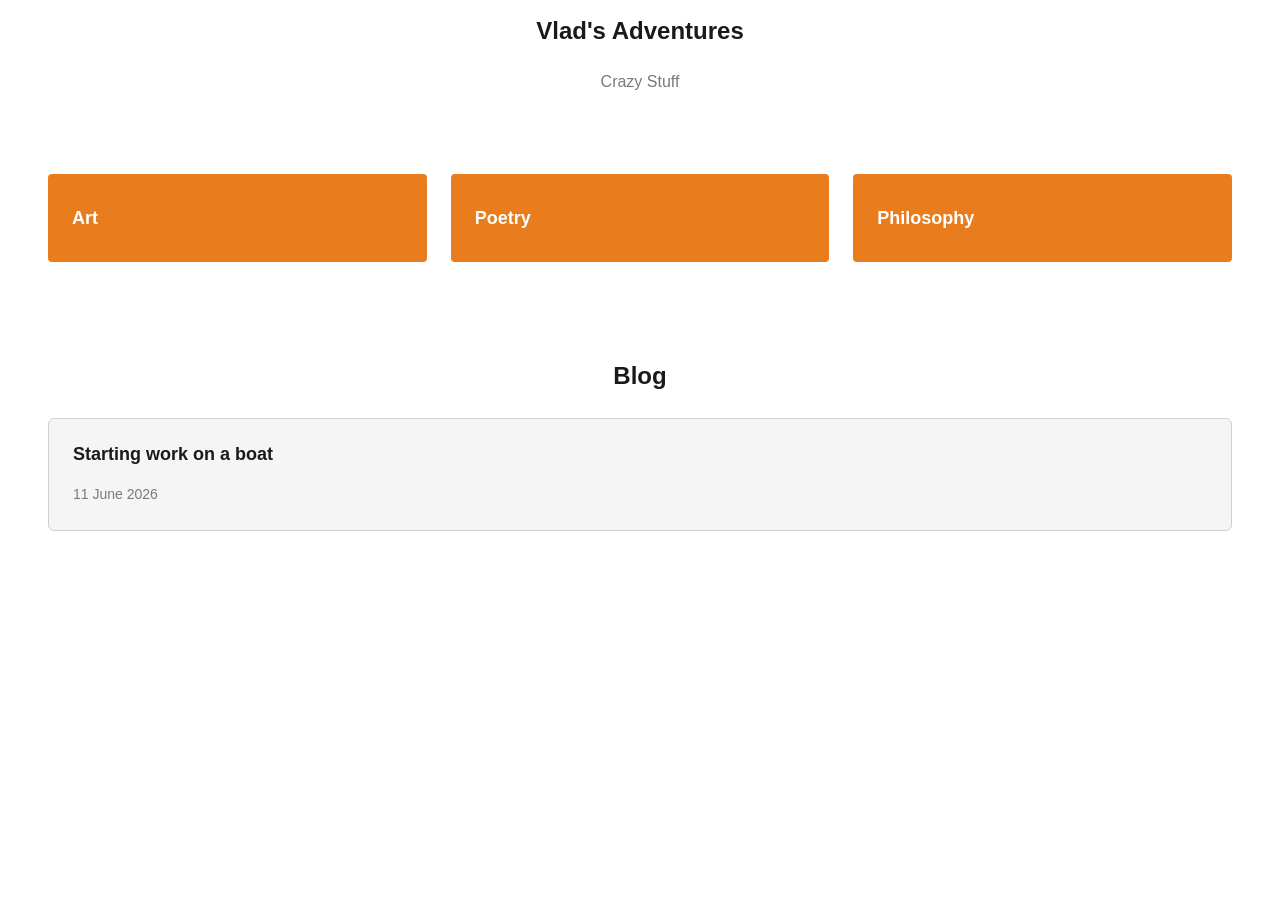
==== index.html @ cd526df0 "Add framework for website" ====
<!DOCTYPE html>
<html lang="en">
<head>
    <meta charset="UTF-8">
    <meta name="viewport" content="width=device-width, initial-scale=1.0">
    <meta name="description" content="Welcome to Vlad's Adventures">
    <meta name="author" content="Vlad">
    <title>Vlad's Adventures</title>
    <link rel="stylesheet" href="styles.css">
</head>
<body>
    <!-- Header Section -->
    <section class="py-md">
        <div class="container">
            <h1 class="text-center mb-lg">Vlad's Adventures</h1>
            <p class="text-center text-muted">Crazy Stuff</p>
        </div>
    </section>

    <!-- Topic Buttons -->
    <section>
        <div class="container">
            <div class="grid grid-cols-1 grid-cols-3 gap-lg">
                <button class="btn btn-primary btn-lg btn-hero w-full">Art</button>
                <button class="btn btn-primary btn-lg btn-hero w-full">Poetry</button>
                <button class="btn btn-primary btn-lg btn-hero w-full">Philosophy</button>
            </div>
        </div>
    </section>

    <!-- Blog Section -->
    <section>
        <div class="container">
            <div class="section-title">Blog</div>
            <div class="grid grid-cols-1 gap-lg">
                <article class="card">
                    <h2 class="card-title">Starting work on a boat</h2>
                    <span class="text-sm text-muted">11 June 2026</span>
                    <!-- Post content goes here -->
                </article>
            </div>
        </div>
    </section>

</body>
</html>
---- styles.css ----
/* ============================================
   MINIMALIST DARK MODE - MOBILE FIRST
   ============================================ */

:root {
  /* Color Palette */
  --bg-primary: #0a0a0a;
  --bg-secondary: #1a1a1a;
  --bg-tertiary: #2a2a2a;
  
  --text-primary: #e4e4e4;
  --text-secondary: #b0b0b0;
  --text-tertiary: #969696;
  
  --accent: #e97d1e;
  --accent-hover: #818cf8;
  
  --border: #333333;
  --success: #10b981;
  --warning: #f59e0b;
  --error: #ef4444;
  
  /* Spacing (mobile-first) */
  --spacing-xs: 0.25rem;
  --spacing-sm: 0.5rem;
  --spacing-md: 1rem;
  --spacing-lg: 1.5rem;
  --spacing-xl: 2rem;
  --spacing-2xl: 3rem;
  
  /* Typography (mobile-first) */
  --font-family: -apple-system, BlinkMacSystemFont, 'Segoe UI', Roboto, 'Helvetica Neue', Arial, sans-serif;
  --font-size-sm: 0.875rem;
  --font-size-base: 1rem;
  --font-size-lg: 1.125rem;
  --font-size-xl: 1.25rem;
  --font-size-2xl: 1.5rem;
  --font-size-3xl: 1.875rem;
  --font-size-4xl: 2.25rem;
  
  --line-height-tight: 1.25;
  --line-height-normal: 1.5;
  --line-height-relaxed: 1.75;
  
  /* Transitions */
  --transition-fast: 150ms ease-in-out;
  --transition-base: 250ms ease-in-out;
  --transition-slow: 350ms ease-in-out;
  
  /* Shadows */
  --shadow-sm: 0 1px 2px rgba(0, 0, 0, 0.3);
  --shadow-md: 0 4px 6px rgba(0, 0, 0, 0.4);
  --shadow-lg: 0 10px 15px rgba(0, 0, 0, 0.5);
}

/* ============================================
   RESET & BASE STYLES
   ============================================ */

*,
*::before,
*::after {
  margin: 0;
  padding: 0;
  box-sizing: border-box;
}

html {
  scroll-behavior: smooth;
  -webkit-font-smoothing: antialiased;
  -moz-osx-font-smoothing: grayscale;
}

body {
  background-color: var(--bg-primary);
  color: var(--text-primary);
  font-family: var(--font-family);
  font-size: var(--font-size-base);
  line-height: var(--line-height-normal);
  overflow-x: hidden;
}

/* ============================================
   TYPOGRAPHY
   ============================================ */

h1, h2, h3, h4, h5, h6 {
  line-height: var(--line-height-tight);
  font-weight: 700;
  margin-bottom: var(--spacing-md);
}

h1 {
  font-size: var(--font-size-2xl);
}

h2 {
  font-size: var(--font-size-xl);
}

h3 {
  font-size: var(--font-size-lg);
}

h4, h5, h6 {
  font-size: var(--font-size-base);
}

p {
  margin-bottom: var(--spacing-md);
  color: var(--text-secondary);
}

a {
  color: var(--accent);
  text-decoration: none;
  transition: color var(--transition-fast);
}

a:hover,
a:focus {
  color: var(--accent-hover);
}

small {
  font-size: var(--font-size-sm);
  color: var(--text-tertiary);
}

code {
  background-color: var(--bg-secondary);
  padding: var(--spacing-xs) var(--spacing-sm);
  border-radius: 4px;
  font-family: 'Monaco', 'Courier New', monospace;
  font-size: 0.9em;
  color: var(--accent);
}

/* ============================================
   CONTAINER & LAYOUT
   ============================================ */

.container {
  width: 100%;
  padding-left: var(--spacing-md);
  padding-right: var(--spacing-md);
  margin-left: auto;
  margin-right: auto;
}

@media (min-width: 640px) {
  .container {
    max-width: 640px;
  }
}

@media (min-width: 768px) {
  .container {
    max-width: 768px;
    padding-left: var(--spacing-lg);
    padding-right: var(--spacing-lg);
  }
}

@media (min-width: 1024px) {
  .container {
    max-width: 1024px;
  }
}

@media (min-width: 1280px) {
  .container {
    max-width: 1280px;
  }
}

/* Grid */
.grid {
  display: grid;
  gap: var(--spacing-md);
}

.grid-cols-1 {
  grid-template-columns: 1fr;
}

@media (min-width: 768px) {
  .grid-cols-2 {
    grid-template-columns: repeat(2, 1fr);
  }
  
  .grid-cols-3 {
    grid-template-columns: repeat(3, 1fr);
  }
}

/* Flexbox */
.flex {
  display: flex;
}

.flex-col {
  flex-direction: column;
}

.flex-wrap {
  flex-wrap: wrap;
}

.justify-between {
  justify-content: space-between;
}

.justify-center {
  justify-content: center;
}

.items-center {
  align-items: center;
}

.gap-sm {
  gap: var(--spacing-sm);
}

.gap-md {
  gap: var(--spacing-md);
}

.gap-lg {
  gap: var(--spacing-lg);
}

/* ============================================
   SPACING UTILITIES
   ============================================ */

.p-sm { padding: var(--spacing-sm); }
.p-md { padding: var(--spacing-md); }
.p-lg { padding: var(--spacing-lg); }
.p-xl { padding: var(--spacing-xl); }

.px-md { padding-left: var(--spacing-md); padding-right: var(--spacing-md); }
.py-md { padding-top: var(--spacing-md); padding-bottom: var(--spacing-md); }

.m-sm { margin: var(--spacing-sm); }
.m-md { margin: var(--spacing-md); }
.m-lg { margin: var(--spacing-lg); }

.mb-sm { margin-bottom: var(--spacing-sm); }
.mb-md { margin-bottom: var(--spacing-md); }
.mb-lg { margin-bottom: var(--spacing-lg); }

.mt-sm { margin-top: var(--spacing-sm); }
.mt-md { margin-top: var(--spacing-md); }
.mt-lg { margin-top: var(--spacing-lg); }

/* ============================================
   BUTTONS
   ============================================ */

button,
.btn {
  display: inline-flex;
  align-items: center;
  justify-content: center;
  padding: var(--spacing-sm) var(--spacing-lg);
  font-size: var(--font-size-base);
  font-weight: 600;
  border: none;
  border-radius: 4px;
  cursor: pointer;
  transition: all var(--transition-fast);
  text-decoration: none;
  user-select: none;
}

.btn-primary {
  background-color: var(--accent);
  color: var(--bg-primary);
}

.btn-primary:hover,
.btn-primary:focus {
  background-color: var(--accent-hover);
  box-shadow: 0 0 20px rgba(99, 102, 241, 0.3);
}

.btn-secondary {
  background-color: var(--bg-secondary);
  color: var(--text-primary);
  border: 1px solid var(--border);
}

.btn-secondary:hover,
.btn-secondary:focus {
  background-color: var(--bg-tertiary);
  border-color: var(--accent);
}

.btn-ghost {
  background-color: transparent;
  color: var(--accent);
  border: 1px solid var(--accent);
}

.btn-ghost:hover,
.btn-ghost:focus {
  background-color: rgba(99, 102, 241, 0.1);
}

.btn-sm {
  padding: var(--spacing-xs) var(--spacing-md);
  font-size: var(--font-size-sm);
}

.btn-lg {
  padding: var(--spacing-md) var(--spacing-xl);
  font-size: var(--font-size-lg);
}

.btn-hero {
  justify-content: flex-start;
  padding: var(--spacing-xl) var(--spacing-lg);
  text-align: left;
  min-height: 5.5rem;
}

.btn:disabled {
  opacity: 0.5;
  cursor: not-allowed;
}

/* ============================================
   CARDS
   ============================================ */

.card {
  background-color: var(--bg-secondary);
  border: 1px solid var(--border);
  border-radius: 6px;
  padding: var(--spacing-lg);
  transition: all var(--transition-base);
}

/* .card:hover {
  border-color: var(--accent);
  box-shadow: var(--shadow-md);
} */

.card-title {
  font-size: var(--font-size-lg);
  font-weight: 700;
  margin-bottom: var(--spacing-md);
}

.card-text {
  color: var(--text-secondary);
  margin-bottom: var(--spacing-md);
}

.card-footer {
  margin-top: var(--spacing-lg);
  padding-top: var(--spacing-lg);
  border-top: 1px solid var(--border);
}

/* ============================================
   FORMS
   ============================================ */

input,
textarea,
select {
  width: 100%;
  padding: var(--spacing-sm) var(--spacing-md);
  margin-bottom: var(--spacing-md);
  background-color: var(--bg-secondary);
  color: var(--text-primary);
  border: 1px solid var(--border);
  border-radius: 4px;
  font-family: var(--font-family);
  font-size: var(--font-size-base);
  transition: all var(--transition-fast);
}

input:focus,
textarea:focus,
select:focus {
  outline: none;
  border-color: var(--accent);
  box-shadow: 0 0 0 3px rgba(99, 102, 241, 0.1);
}

textarea {
  resize: vertical;
  min-height: 120px;
}

label {
  display: block;
  margin-bottom: var(--spacing-sm);
  font-weight: 600;
  font-size: var(--font-size-sm);
}

.form-group {
  margin-bottom: var(--spacing-lg);
}

/* ============================================
   NAVIGATION
   ============================================ */

nav {
  background-color: var(--bg-secondary);
  border-bottom: 1px solid var(--border);
  position: sticky;
  top: 0;
  z-index: 100;
}

.nav-container {
  display: flex;
  align-items: center;
  justify-content: space-between;
  padding: var(--spacing-md);
  width: 100%;
  max-width: 100%;
}

.nav-brand {
  font-size: var(--font-size-lg);
  font-weight: 700;
  color: var(--text-primary);
  text-decoration: none;
}

.nav-menu {
  display: flex;
  list-style: none;
  gap: var(--spacing-md);
  align-items: center;
}

.nav-link {
  color: var(--text-secondary);
  transition: color var(--transition-fast);
  font-size: var(--font-size-sm);
}

.nav-link:hover {
  color: var(--accent);
}

/* ============================================
   SECTIONS & BLOCKS
   ============================================ */

section {
  padding: var(--spacing-xl) var(--spacing-md);
}

@media (min-width: 768px) {
  section {
    padding: var(--spacing-2xl) var(--spacing-lg);
  }
}

.section-title {
  font-size: var(--font-size-2xl);
  font-weight: 700;
  margin-bottom: var(--spacing-lg);
  text-align: center;
}

.section-subtitle {
  font-size: var(--font-size-lg);
  color: var(--text-secondary);
  text-align: center;
  margin-bottom: var(--spacing-xl);
}

/* ============================================
   UTILITIES
   ============================================ */

.text-center {
  text-align: center;
}

.text-sm {
  font-size: var(--font-size-sm);
}

.text-lg {
  font-size: var(--font-size-lg);
}

.text-muted {
  color: var(--text-tertiary);
}

.text-accent {
  color: var(--accent);
}

.text-success {
  color: var(--success);
}

.text-warning {
  color: var(--warning);
}

.text-error {
  color: var(--error);
}

.font-bold {
  font-weight: 700;
}

.font-semibold {
  font-weight: 600;
}

.hidden {
  display: none;
}

.block {
  display: block;
}

.inline-block {
  display: inline-block;
}

.w-full {
  width: 100%;
}

.max-w-md {
  max-width: 28rem;
}

.mx-auto {
  margin-left: auto;
  margin-right: auto;
}

.rounded {
  border-radius: 4px;
}

.rounded-lg {
  border-radius: 8px;
}

.border {
  border: 1px solid var(--border);
}

.border-top {
  border-top: 1px solid var(--border);
}

.shadow {
  box-shadow: var(--shadow-sm);
}

.shadow-md {
  box-shadow: var(--shadow-md);
}

.shadow-lg {
  box-shadow: var(--shadow-lg);
}

.opacity-50 {
  opacity: 0.5;
}

.opacity-75 {
  opacity: 0.75;
}

/* ============================================
   RESPONSIVE UTILITIES
   ============================================ */

@media (min-width: 640px) {
  .sm\:hidden {
    display: none;
  }
  
  .sm\:flex {
    display: flex;
  }
  
  .sm\:gap-lg {
    gap: var(--spacing-lg);
  }
}

@media (min-width: 768px) {
  .md\:hidden {
    display: none;
  }
  
  .md\:flex {
    display: flex;
  }
  
  .md\:text-3xl {
    font-size: var(--font-size-3xl);
  }
  
  .md\:gap-xl {
    gap: var(--spacing-xl);
  }
}

@media (min-width: 1024px) {
  .lg\:hidden {
    display: none;
  }
  
  .lg\:text-4xl {
    font-size: var(--font-size-4xl);
  }
}

/* ============================================
   ACCESSIBILITY
   ============================================ */

@media (prefers-reduced-motion: reduce) {
  *,
  *::before,
  *::after {
    animation-duration: 0.01ms !important;
    animation-iteration-count: 1 !important;
    transition-duration: 0.01ms !important;
    scroll-behavior: auto !important;
  }
}

@media (prefers-color-scheme: light) {
  :root {
    --bg-primary: #ffffff;
    --bg-secondary: #f5f5f5;
    --bg-tertiary: #e8e8e8;
    
    --text-primary: #1a1a1a;
    --text-secondary: #4a4a4a;
    --text-tertiary: #7a7a7a;
    
    --border: #d0d0d0;
  }
}
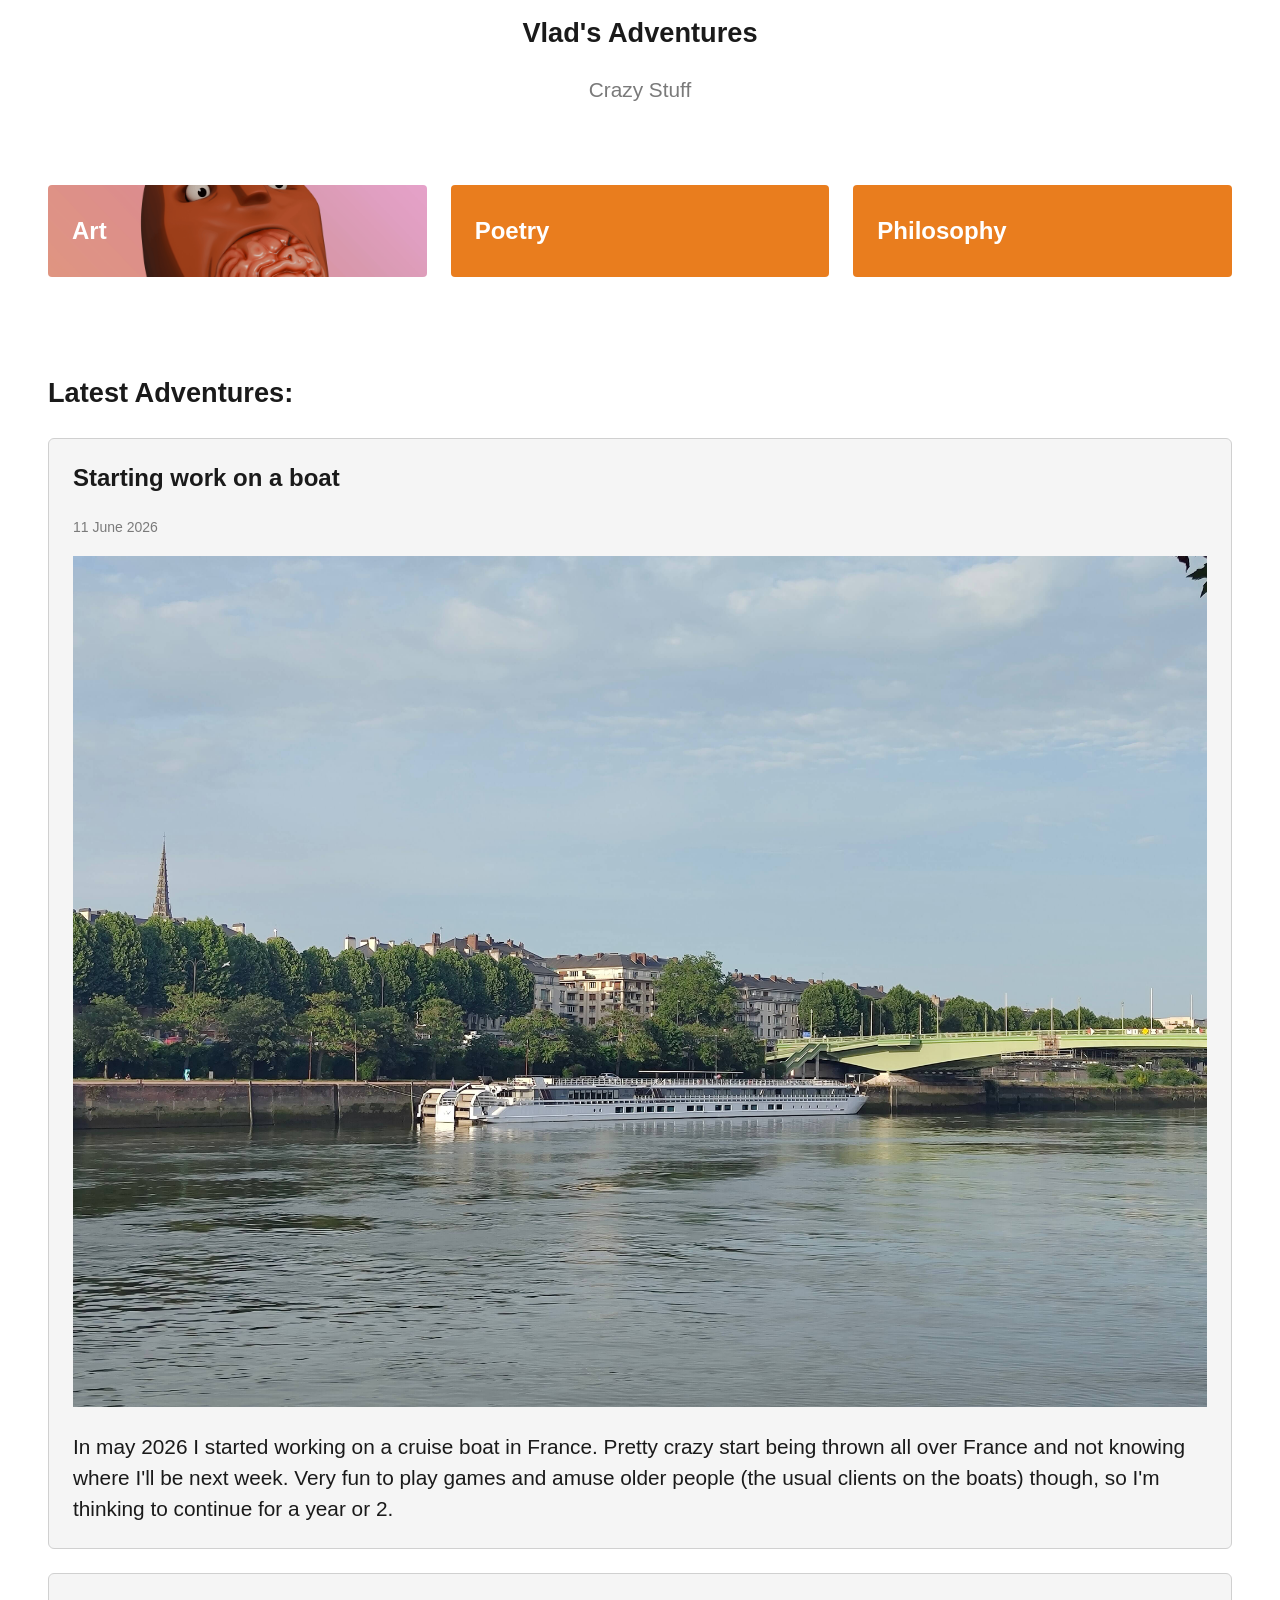
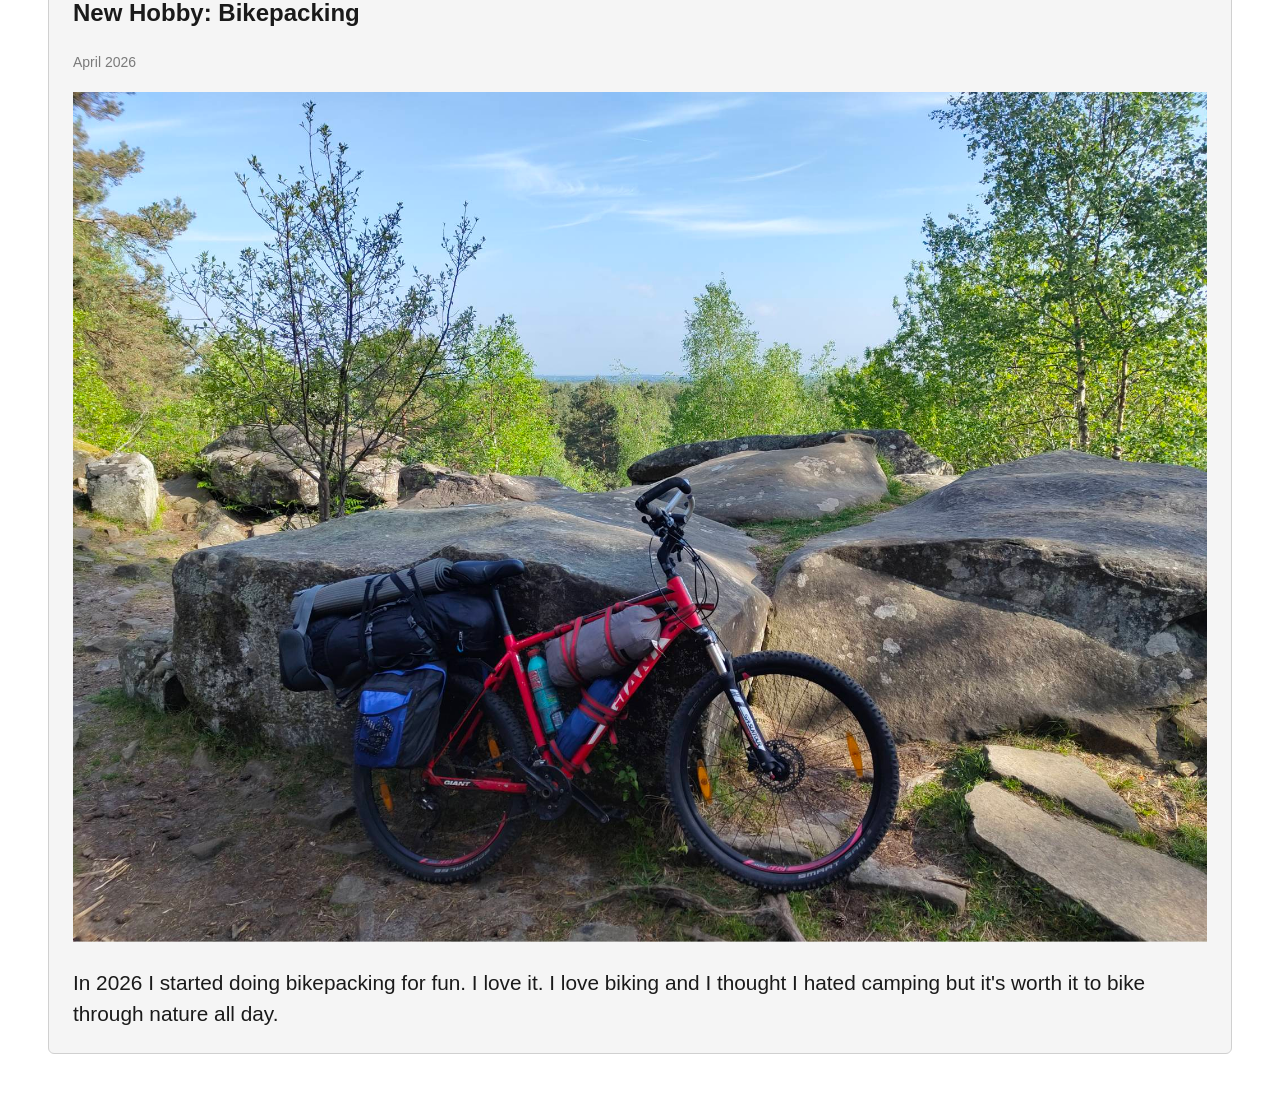
==== commit 4dde2318: "Add first 2 blog posts and make art button." ====
--- a/index.html
+++ b/index.html
@@ -21,7 +21,9 @@
     <section>
         <div class="container">
             <div class="grid grid-cols-1 grid-cols-3 gap-lg">
-                <button class="btn btn-primary btn-lg btn-hero w-full">Art</button>
+                <button class="btn btn-primary btn-lg btn-hero w-full" 
+                style="background-image: url('./assets/art/braineat11062026.png'); background-size: cover; background-position: center;"
+                >Art</button>
                 <button class="btn btn-primary btn-lg btn-hero w-full">Poetry</button>
                 <button class="btn btn-primary btn-lg btn-hero w-full">Philosophy</button>
             </div>
@@ -31,12 +33,24 @@
     <!-- Blog Section -->
     <section>
         <div class="container">
-            <div class="section-title">Blog</div>
+            <div class="section-title">Latest Adventures:</div>
             <div class="grid grid-cols-1 gap-lg">
+                <!-- Put Blog Posts Here -->
                 <article class="card">
                     <h2 class="card-title">Starting work on a boat</h2>
                     <span class="text-sm text-muted">11 June 2026</span>
-                    <!-- Post content goes here -->
+                    <img src="./assets/blog/boatrouen11062026.jpg" alt="Boat Image" class="card-image">
+                    In may 2026 I started working on a cruise boat in France. 
+                    Pretty crazy start being thrown all over France and not knowing where I'll be next week. 
+                    Very fun to play games and amuse older people (the usual clients on the boats) though, so I'm thinking to continue for a year or 2.
+                </article>
+
+                <article class="card">
+                    <h2 class="card-title">New Hobby: Bikepacking</h2>
+                    <span class="text-sm text-muted">April 2026</span>
+                    <img src="./assets/blog/bikepacking11062026.jpg" alt="Bike Loaded with a Backpack" class="card-image">
+                    In 2026 I started doing bikepacking for fun. I love it. 
+                    I love biking and I thought I hated camping but it's worth it to bike through nature all day.
                 </article>
             </div>
         </div>
--- a/styles.css
+++ b/styles.css
@@ -31,10 +31,10 @@
   /* Typography (mobile-first) */
   --font-family: -apple-system, BlinkMacSystemFont, 'Segoe UI', Roboto, 'Helvetica Neue', Arial, sans-serif;
   --font-size-sm: 0.875rem;
-  --font-size-base: 1rem;
-  --font-size-lg: 1.125rem;
+  --font-size-base: 1.3rem;
+  --font-size-lg: 1.5rem;
   --font-size-xl: 1.25rem;
-  --font-size-2xl: 1.5rem;
+  --font-size-2xl: 1.7rem;
   --font-size-3xl: 1.875rem;
   --font-size-4xl: 2.25rem;
   
@@ -331,6 +331,14 @@
   cursor: not-allowed;
 }
 
+.btn-image {
+  margin-left: var(--spacing-md);
+  width: 40px;
+  height: 40px;
+  object-fit: cover;
+  border-radius: 50%;
+}
+
 /* ============================================
    CARDS
    ============================================ */
@@ -341,6 +349,13 @@
   border-radius: 6px;
   padding: var(--spacing-lg);
   transition: all var(--transition-base);
+}
+
+.card-image {
+  width: 100%;
+  height: auto;
+  margin-top: var(--spacing-md);
+  margin-bottom: var(--spacing-md);
 }
 
 /* .card:hover {
@@ -471,7 +486,7 @@
   font-size: var(--font-size-2xl);
   font-weight: 700;
   margin-bottom: var(--spacing-lg);
-  text-align: center;
+  text-align: left;
 }
 
 .section-subtitle {
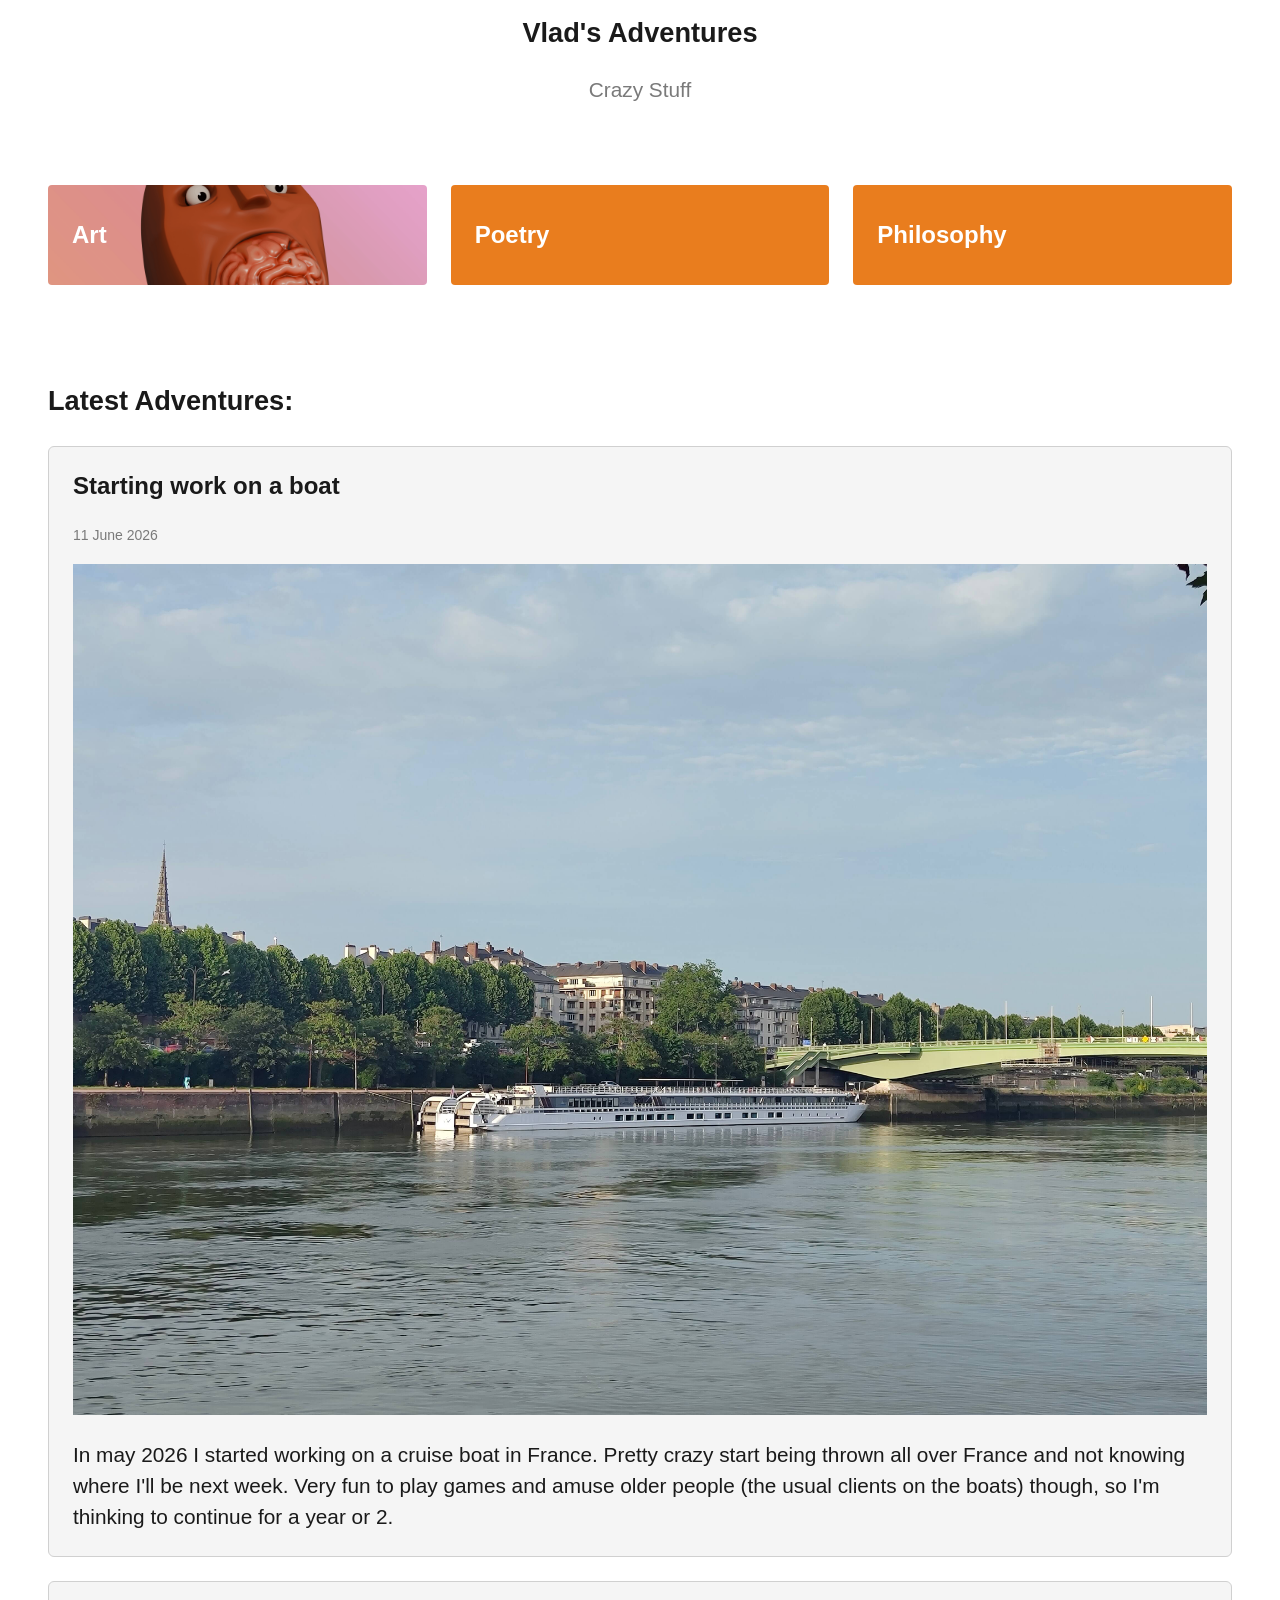
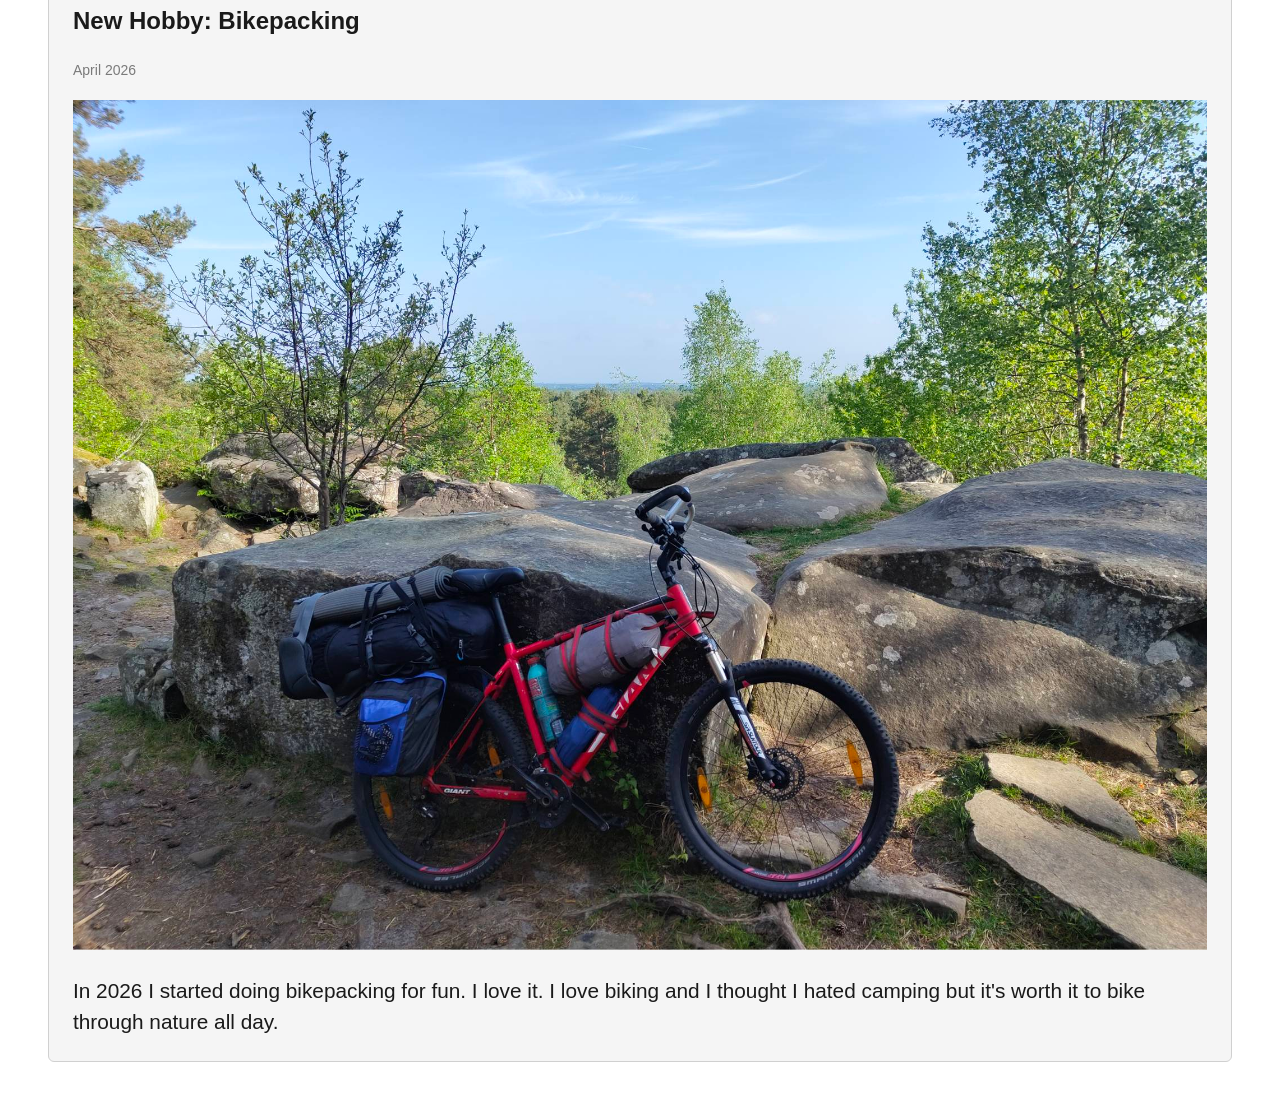
==== commit d462cd12: "Add Art page" ====
--- a/index.html
+++ b/index.html
@@ -21,9 +21,10 @@
     <section>
         <div class="container">
             <div class="grid grid-cols-1 grid-cols-3 gap-lg">
-                <button class="btn btn-primary btn-lg btn-hero w-full" 
+                <a class="btn btn-primary btn-lg btn-hero w-full" 
+                onClick="window.location.href='art/index.html'"
                 style="background-image: url('./assets/art/braineat11062026.png'); background-size: cover; background-position: center;"
-                >Art</button>
+                >Art</a>
                 <button class="btn btn-primary btn-lg btn-hero w-full">Poetry</button>
                 <button class="btn btn-primary btn-lg btn-hero w-full">Philosophy</button>
             </div>
--- a/styles.css
+++ b/styles.css
@@ -117,10 +117,10 @@
   transition: color var(--transition-fast);
 }
 
-a:hover,
+/* a:hover,
 a:focus {
   color: var(--accent-hover);
-}
+} */
 
 small {
   font-size: var(--font-size-sm);
@@ -266,7 +266,7 @@
   justify-content: center;
   padding: var(--spacing-sm) var(--spacing-lg);
   font-size: var(--font-size-base);
-  font-weight: 600;
+  font-weight: 700;
   border: none;
   border-radius: 4px;
   cursor: pointer;
@@ -357,11 +357,6 @@
   margin-top: var(--spacing-md);
   margin-bottom: var(--spacing-md);
 }
-
-/* .card:hover {
-  border-color: var(--accent);
-  box-shadow: var(--shadow-md);
-} */
 
 .card-title {
   font-size: var(--font-size-lg);
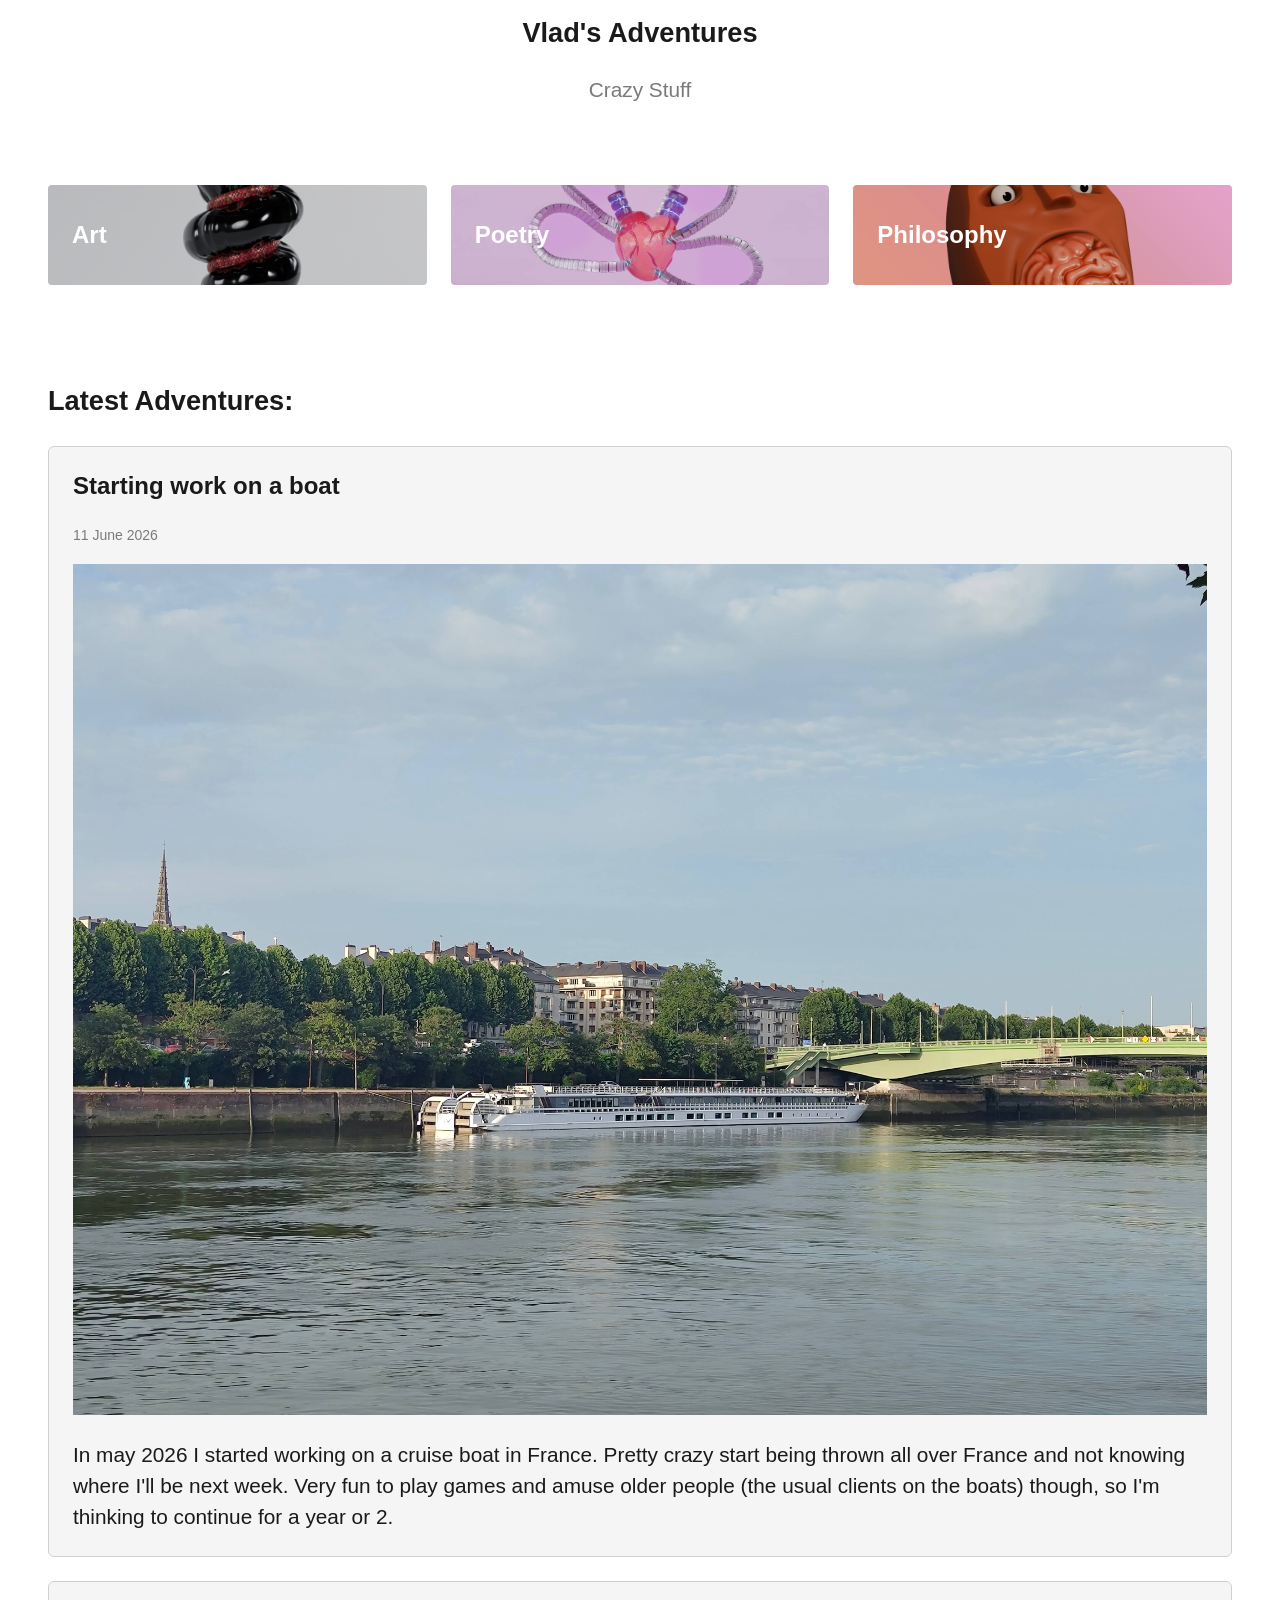
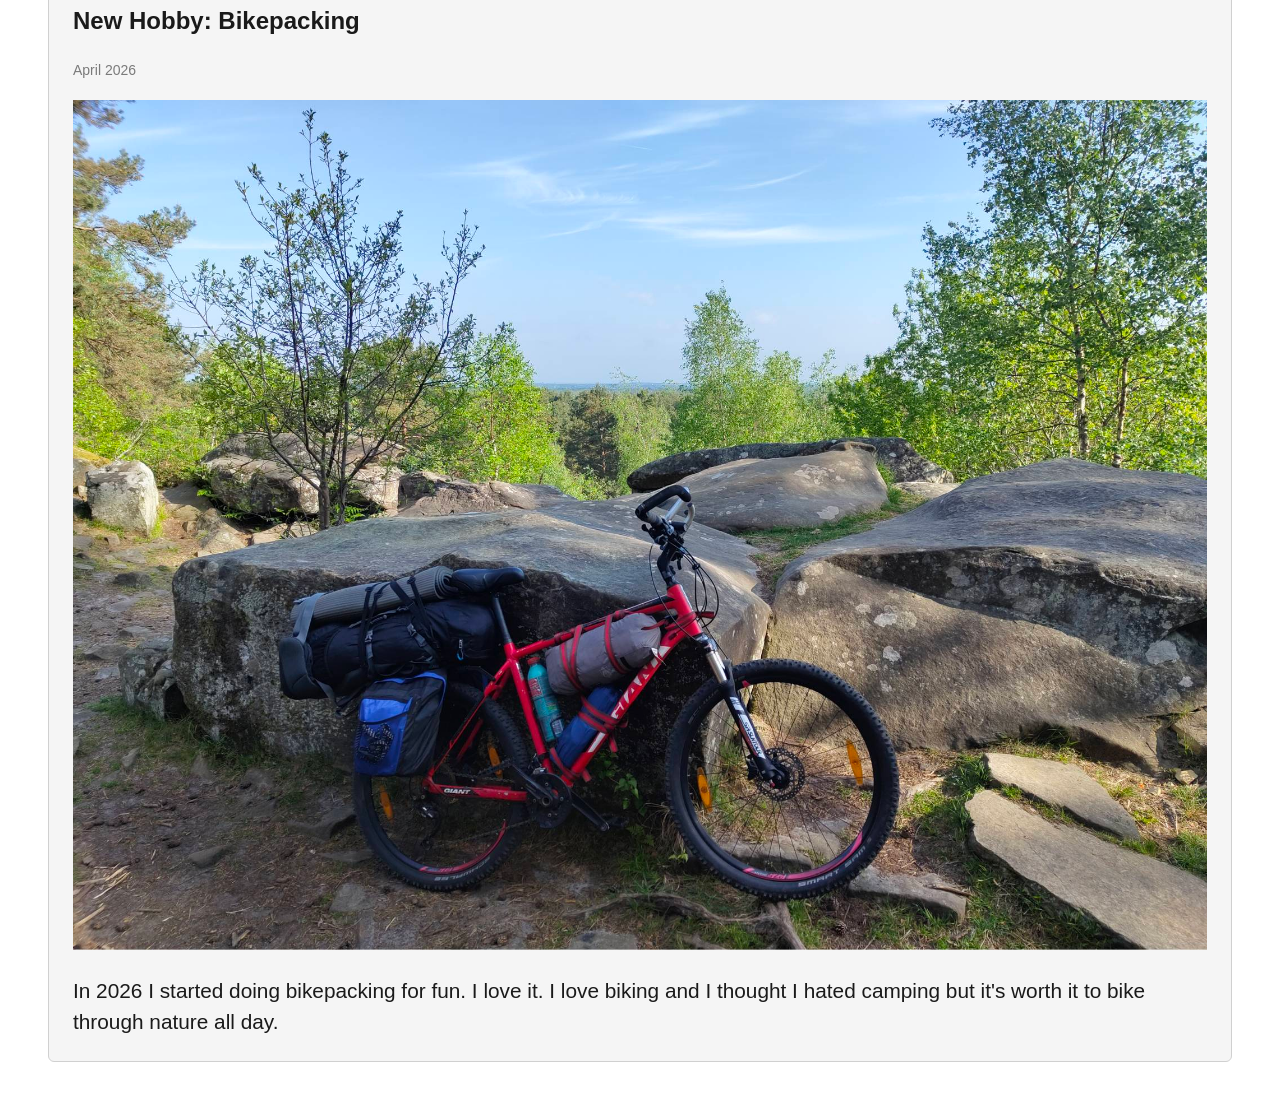
==== commit cc6caaf5: "Make buttons cooler." ====
--- a/index.html
+++ b/index.html
@@ -22,11 +22,17 @@
         <div class="container">
             <div class="grid grid-cols-1 grid-cols-3 gap-lg">
                 <a class="btn btn-primary btn-lg btn-hero w-full" 
-                onClick="window.location.href='art/index.html'"
+                href="art"
+                style="background-image: url('./assets/art/vitb11062026.png'); background-size: cover; background-position: center;"
+                >Art</a>
+                <a class="btn btn-primary btn-lg btn-hero w-full" 
+                href="poetry"
+                style="background-image: url('./assets/art/robotheart11062026.jpg'); background-size: cover; background-position: center;"
+                >Poetry</a>
+                <a class="btn btn-primary btn-lg btn-hero w-full" 
+                href="philosophy"
                 style="background-image: url('./assets/art/braineat11062026.png'); background-size: cover; background-position: center;"
-                >Art</a>
-                <button class="btn btn-primary btn-lg btn-hero w-full">Poetry</button>
-                <button class="btn btn-primary btn-lg btn-hero w-full">Philosophy</button>
+                >Philosophy</a>
             </div>
         </div>
     </section>
